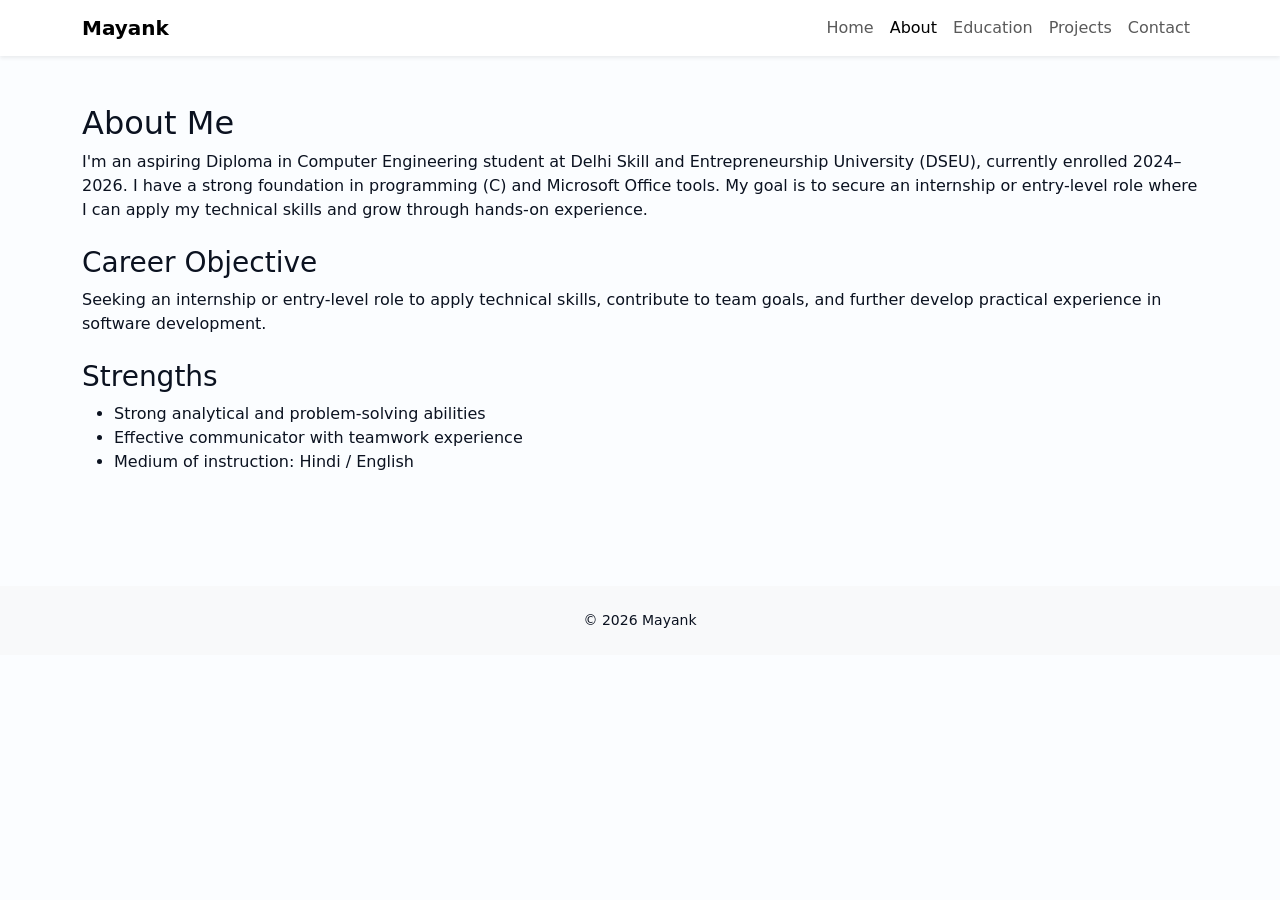
==== about.html @ a3b2c4ae "Add files via upload" ====
<!doctype html>
<html lang="en">
<head>
  <meta charset="utf-8" />
  <meta name="viewport" content="width=device-width, initial-scale=1" />
  <title>About — Mayank</title>
  <link href="https://cdn.jsdelivr.net/npm/bootstrap@5.3.2/dist/css/bootstrap.min.css" rel="stylesheet">
  <link rel="stylesheet" href="styles.css">
</head>
<body>
  <nav class="navbar navbar-expand-lg navbar-light bg-white shadow-sm">
    <div class="container">
      <a class="navbar-brand fw-bold" href="index.html">Mayank</a>
      <button class="navbar-toggler" type="button" data-bs-toggle="collapse" data-bs-target="#nav" aria-controls="nav" aria-expanded="false" aria-label="Toggle navigation">
        <span class="navbar-toggler-icon"></span>
      </button>
      <div class="collapse navbar-collapse" id="nav">
        <ul class="navbar-nav ms-auto mb-2 mb-lg-0">
          <li class="nav-item"><a class="nav-link" href="index.html">Home</a></li>
          <li class="nav-item"><a class="nav-link active" href="about.html">About</a></li>
          <li class="nav-item"><a class="nav-link" href="education.html">Education</a></li>
          <li class="nav-item"><a class="nav-link" href="projects.html">Projects</a></li>
          <li class="nav-item"><a class="nav-link" href="contact.html">Contact</a></li>
        </ul>
      </div>
    </div>
  </nav>

  <main class="py-5">
    <div class="container">
      <h2>About Me</h2>
      <p>I'm an aspiring Diploma in Computer Engineering student at Delhi Skill and Entrepreneurship University (DSEU), currently enrolled 2024–2026. I have a strong foundation in programming (C) and Microsoft Office tools. My goal is to secure an internship or entry-level role where I can apply my technical skills and grow through hands-on experience.</p>

      <h3 class="mt-4">Career Objective</h3>
      <p>Seeking an internship or entry-level role to apply technical skills, contribute to team goals, and further develop practical experience in software development.</p>

      <h3 class="mt-4">Strengths</h3>
      <ul>
        <li>Strong analytical and problem-solving abilities</li>
        <li>Effective communicator with teamwork experience</li>
        <li>Medium of instruction: Hindi / English</li>
      </ul>

    </div>
  </main>

  <footer class="py-4 bg-light mt-5">
    <div class="container text-center small">© <span id="year2"></span> Mayank</div>
  </footer>
  <script src="https://cdn.jsdelivr.net/npm/bootstrap@5.3.2/dist/js/bootstrap.bundle.min.js"></script>
  <script>document.getElementById('year2').innerText = new Date().getFullYear();</script>
</body>
</html>
---- styles.css ----
:root{ --accent:#0d6efd; --muted:#6b7280; --bg:#fbfdff }
*{box-sizing:border-box}
body{ font-family: Inter, system-ui, -apple-system, 'Segoe UI', Roboto, Arial; margin:0; background:var(--bg); color:#0b1220 }
a{ color:var(--accent) }
.hero{ background: linear-gradient(180deg, #ffffff, #f7fbff); }
.profile-card{ background: #fff; border-radius:12px; display:inline-block; box-shadow: 0 12px 30px rgba(13,110,253,0.06); }
.profile-img{ width:140px; height:140px; object-fit:cover }
.muted{ color:var(--muted) }
.card{ border-radius:10px; border:0 }
.btn-primary{ background:var(--accent); border:0 }
.table thead th{ border-bottom:2px solid #eef2ff }
@media(min-width:768px){ .hero{ padding:3rem 0 } .profile-card{ padding:2rem } }
@media(max-width:767px){ .profile-img{ width:120px; height:120px } }
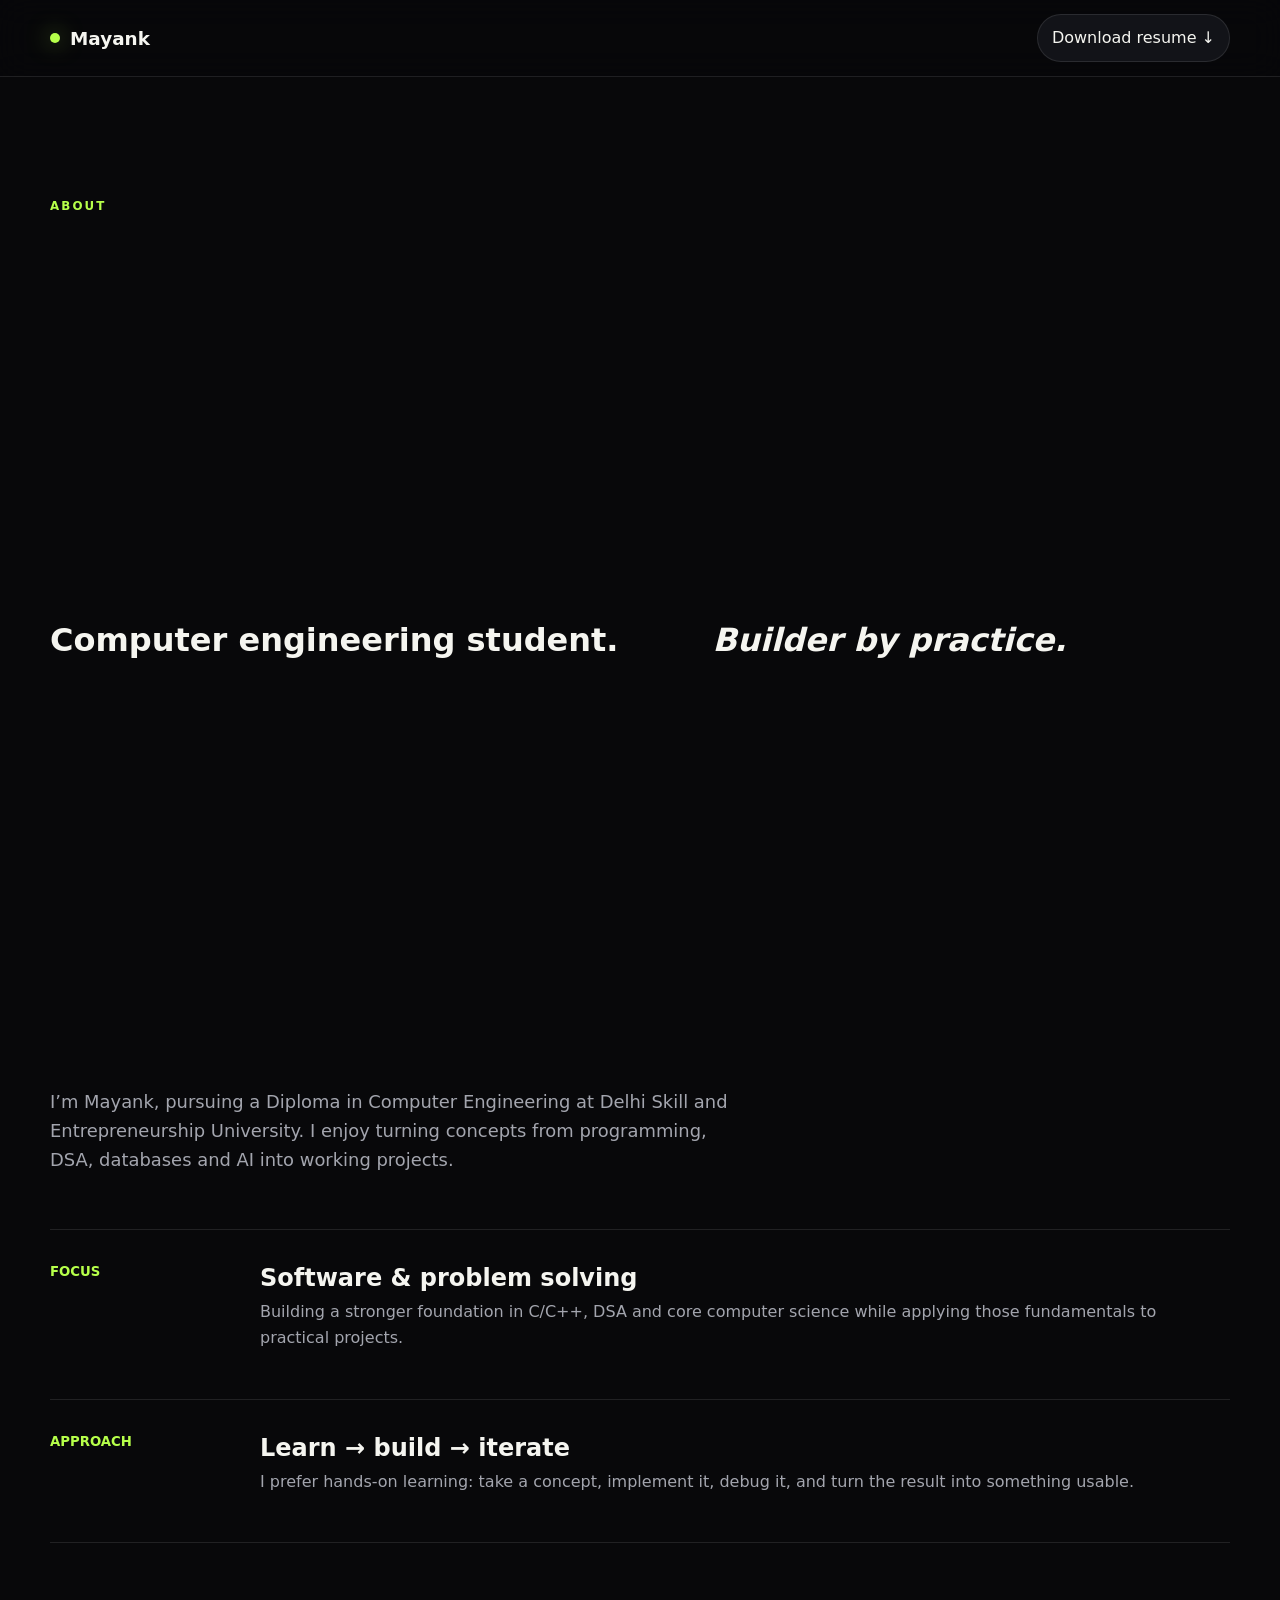
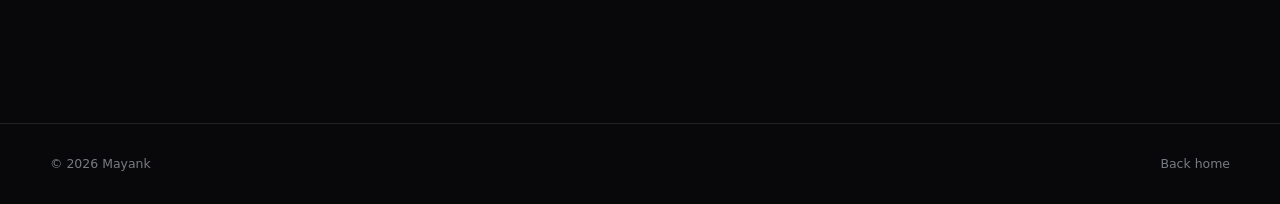
==== commit 217eaddc: "Refresh About page" ====
--- a/about.html
+++ b/about.html
@@ -1,54 +1 @@
-
-<!doctype html>
-<html lang="en">
-<head>
-  <meta charset="utf-8" />
-  <meta name="viewport" content="width=device-width, initial-scale=1" />
-  <title>About — Mayank</title>
-  <link href="https://cdn.jsdelivr.net/npm/bootstrap@5.3.2/dist/css/bootstrap.min.css" rel="stylesheet">
-  <link rel="stylesheet" href="styles.css">
-</head>
-<body>
-  <nav class="navbar navbar-expand-lg navbar-light bg-white shadow-sm">
-    <div class="container">
-      <a class="navbar-brand fw-bold" href="index.html">Mayank</a>
-      <button class="navbar-toggler" type="button" data-bs-toggle="collapse" data-bs-target="#nav" aria-controls="nav" aria-expanded="false" aria-label="Toggle navigation">
-        <span class="navbar-toggler-icon"></span>
-      </button>
-      <div class="collapse navbar-collapse" id="nav">
-        <ul class="navbar-nav ms-auto mb-2 mb-lg-0">
-          <li class="nav-item"><a class="nav-link" href="index.html">Home</a></li>
-          <li class="nav-item"><a class="nav-link active" href="about.html">About</a></li>
-          <li class="nav-item"><a class="nav-link" href="education.html">Education</a></li>
-          <li class="nav-item"><a class="nav-link" href="projects.html">Projects</a></li>
-          <li class="nav-item"><a class="nav-link" href="contact.html">Contact</a></li>
-        </ul>
-      </div>
-    </div>
-  </nav>
-
-  <main class="py-5">
-    <div class="container">
-      <h2>About Me</h2>
-      <p>I'm an aspiring Diploma in Computer Engineering student at Delhi Skill and Entrepreneurship University (DSEU), currently enrolled 2024–2026. I have a strong foundation in programming (C) and Microsoft Office tools. My goal is to secure an internship or entry-level role where I can apply my technical skills and grow through hands-on experience.</p>
-
-      <h3 class="mt-4">Career Objective</h3>
-      <p>Seeking an internship or entry-level role to apply technical skills, contribute to team goals, and further develop practical experience in software development.</p>
-
-      <h3 class="mt-4">Strengths</h3>
-      <ul>
-        <li>Strong analytical and problem-solving abilities</li>
-        <li>Effective communicator with teamwork experience</li>
-        <li>Medium of instruction: Hindi / English</li>
-      </ul>
-
-    </div>
-  </main>
-
-  <footer class="py-4 bg-light mt-5">
-    <div class="container text-center small">© <span id="year2"></span> Mayank</div>
-  </footer>
-  <script src="https://cdn.jsdelivr.net/npm/bootstrap@5.3.2/dist/js/bootstrap.bundle.min.js"></script>
-  <script>document.getElementById('year2').innerText = new Date().getFullYear();</script>
-</body>
-</html>+<!doctype html><html lang="en"><head><meta charset="utf-8"><meta name="viewport" content="width=device-width,initial-scale=1"><title>About — Mayank</title><meta name="description" content="About Mayank, a Computer Engineering student and developer."><link rel="stylesheet" href="styles.css"></head><body><header class="site-header"><nav class="nav container"><a class="brand" href="index.html"><span class="brand-dot"></span>Mayank</a><a class="nav-resume" href="Mayank's Resume.pdf" download>Download resume ↓</a></nav></header><main class="section container"><p class="eyebrow">ABOUT</p><h1 class="hero h1">Computer engineering student. <em>Builder by practice.</em></h1><p class="hero-lede">I’m Mayank, pursuing a Diploma in Computer Engineering at Delhi Skill and Entrepreneurship University. I enjoy turning concepts from programming, DSA, databases and AI into working projects.</p><div class="timeline" style="margin-top:55px"><div class="timeline-item"><span class="timeline-year">FOCUS</span><div><h3>Software &amp; problem solving</h3><p>Building a stronger foundation in C/C++, DSA and core computer science while applying those fundamentals to practical projects.</p></div></div><div class="timeline-item"><span class="timeline-year">APPROACH</span><div><h3>Learn → build → iterate</h3><p>I prefer hands-on learning: take a concept, implement it, debug it, and turn the result into something usable.</p></div></div></div></main><footer class="footer"><div class="container footer-inner"><span>© <span id="year"></span> Mayank</span><a href="index.html">Back home</a></div></footer><script src="script.js"></script></body></html>
--- a/styles.css
+++ b/styles.css
@@ -1,13 +1 @@
-:root{ --accent:#0d6efd; --muted:#6b7280; --bg:#fbfdff }
-*{box-sizing:border-box}
-body{ font-family: Inter, system-ui, -apple-system, 'Segoe UI', Roboto, Arial; margin:0; background:var(--bg); color:#0b1220 }
-a{ color:var(--accent) }
-.hero{ background: linear-gradient(180deg, #ffffff, #f7fbff); }
-.profile-card{ background: #fff; border-radius:12px; display:inline-block; box-shadow: 0 12px 30px rgba(13,110,253,0.06); }
-.profile-img{ width:140px; height:140px; object-fit:cover }
-.muted{ color:var(--muted) }
-.card{ border-radius:10px; border:0 }
-.btn-primary{ background:var(--accent); border:0 }
-.table thead th{ border-bottom:2px solid #eef2ff }
-@media(min-width:768px){ .hero{ padding:3rem 0 } .profile-card{ padding:2rem } }
-@media(max-width:767px){ .profile-img{ width:120px; height:120px } }+:root{--bg:#08080a;--panel:#111216;--text:#f5f5f0;--muted:#a3a5ae;--line:rgba(255,255,255,.1);--accent:#b6ff4a;--max:1180px;--display:"Space Grotesk",system-ui,sans-serif;--body:"DM Sans",system-ui,sans-serif}*{box-sizing:border-box}html{scroll-behavior:smooth}body{margin:0;background:var(--bg);color:var(--text);font-family:var(--body);line-height:1.6}a{color:inherit;text-decoration:none}.container{width:min(var(--max),calc(100% - 40px));margin:auto}.noise{position:fixed;inset:0;pointer-events:none;opacity:.045;background-image:url("data:image/svg+xml,%3Csvg xmlns='http://www.w3.org/2000/svg' width='200' height='200'%3E%3Cfilter id='n'%3E%3CfeTurbulence type='fractalNoise' baseFrequency='.9' numOctaves='4'/%3E%3C/filter%3E%3Crect width='100%25' height='100%25' filter='url(%23n)'/%3E%3C/svg%3E");z-index:99}.site-header{position:sticky;top:0;z-index:50;background:rgba(8,8,10,.72);backdrop-filter:blur(16px);border-bottom:1px solid var(--line)}.nav{min-height:76px;display:flex;align-items:center;justify-content:space-between;gap:28px}.brand{font:700 1.15rem var(--display);display:flex;align-items:center;gap:10px}.brand-dot{width:10px;height:10px;border-radius:50%;background:var(--accent);box-shadow:0 0 22px rgba(182,255,74,.55)}.nav-links{display:flex;align-items:center;gap:28px;font-size:.92rem;color:#d4d5da}.nav-links>a:not(.nav-resume){opacity:.8}.nav-links>a:hover{opacity:1;color:var(--accent)}.nav-resume{padding:10px 14px;border:1px solid var(--line);border-radius:999px;background:#121318}.menu-toggle{display:none;background:none;border:0;color:white}.hero{min-height:calc(100vh - 77px);display:grid;grid-template-columns:1.08fr .92fr;align-items:center;gap:55px;padding:74px 0 90px}.eyebrow{font-size:.74rem;letter-spacing:.18em;color:var(--accent);font-weight:700;margin:0 0 16px}.hero h1{font:700 clamp(3.3rem,7vw,6.25rem)/.98 var(--display);letter-spacing:-.065em;margin:0}.hero h1 em{font-style:normal;color:#aaaeb7}.hero-lede{font-size:1.12rem;color:var(--muted);max-width:700px;margin:28px 0 0}.hero-actions{display:flex;flex-wrap:wrap;gap:12px;margin-top:34px}.btn{display:inline-flex;gap:14px;align-items:center;padding:14px 19px;border-radius:999px;font-weight:700;font-size:.92rem;transition:.2s}.btn-primary{background:var(--accent);color:#10130c}.btn-primary:hover{background:#c8ff7b;transform:translateY(-1px)}.btn-ghost{border:1px solid var(--line)}.btn-ghost:hover{border-color:rgba(182,255,74,.5)}.hero-meta{display:flex;gap:24px;margin-top:30px;padding-top:18px;border-top:1px solid var(--line);font-size:.82rem;color:var(--muted);flex-wrap:wrap}.hero-meta b{color:#e7e8eb}.hero-visual{min-height:490px;position:relative;display:grid;place-items:center}.profile-monogram{width:min(60vw,320px);aspect-ratio:1;border-radius:50%;display:grid;place-items:center;font:700 9rem/.8 var(--display);letter-spacing:-.09em;color:#111;background:radial-gradient(circle at 33% 28%,#efffd3 0,#b6ff4a 28%,#80c72f 67%,#263c11 100%);box-shadow:0 0 80px rgba(182,255,74,.15)}.profile-monogram span{color:#536f28}.orbit{position:absolute;border:1px solid rgba(182,255,74,.18);border-radius:50%}.orbit-a{width:70%;aspect-ratio:1;transform:rotate(15deg)}.orbit-b{width:92%;aspect-ratio:1;transform:rotate(-26deg)}.floating-card{position:absolute;background:rgba(17,18,22,.86);border:1px solid var(--line);padding:14px 16px;border-radius:14px;display:flex;flex-direction:column;min-width:170px;backdrop-filter:blur(10px)}.card-top{top:8%;right:2%}.card-bottom{bottom:9%;left:0}.mini-label{color:#8f929d;font-size:.65rem;letter-spacing:.13em}.floating-card strong{font-size:.9rem;margin-top:3px}.marquee{overflow:hidden;border-block:1px solid var(--line);background:#0d0e10}.marquee-track{white-space:nowrap;display:flex;width:max-content;padding:14px 0;animation:marquee 26s linear infinite}.marquee-track span{font:600 1rem var(--display);letter-spacing:.14em;padding-right:50px;color:#dfe1e5}@keyframes marquee{to{transform:translateX(-50%)}}.section{padding:120px 0}.section-head{display:flex;align-items:end;justify-content:space-between;gap:30px;margin-bottom:42px}.section h2{font:600 clamp(2rem,4vw,3.2rem)/1.05 var(--display);letter-spacing:-.04em;max-width:760px;margin:0}.section-link{font-size:.88rem;color:var(--accent)}.project-grid{display:grid;grid-template-columns:1.3fr .85fr;gap:16px}.project-card{min-height:370px;border:1px solid var(--line);border-radius:24px;padding:28px;position:relative;overflow:hidden;background:linear-gradient(145deg,#121318,#0d0e12);transition:.25s}.project-card:hover{transform:translateY(-4px);border-color:rgba(182,255,74,.35)}.project-card.featured{grid-row:span 2;min-height:756px}.project-num{position:absolute;top:24px;right:25px;color:#686b74;font:600 .8rem var(--display)}.project-content{position:absolute;left:28px;right:28px;bottom:28px;z-index:2}.tag{font-size:.69rem;letter-spacing:.14em;color:var(--accent);font-weight:700}.project-content h3{font:600 clamp(2rem,4vw,3.3rem)/1.02 var(--display);letter-spacing:-.05em;margin:10px 0}.project-card:not(.featured) h3{font-size:2rem}.project-content p{color:#aeb0b8;max-width:610px;margin:0}.stack{display:flex;gap:8px;flex-wrap:wrap;margin-top:18px}.stack span,.pill{font-size:.72rem;padding:6px 9px;border-radius:999px;background:#1a1b21;border:1px solid var(--line);color:#d7d9df}.project-glow{position:absolute;inset:auto -8% 18% auto;width:50%;aspect-ratio:1;border-radius:50%;filter:blur(60px);opacity:.28}.glow-one{background:#b6ff4a}.glow-two{background:#6878ff}.glow-three{background:#c56cff}.section-dark{background:#f0f1eb;color:#10110f}.section-dark .eyebrow{color:#567f16}.section-dark .muted{color:#696d66}.skill-layout{display:grid;grid-template-columns:.8fr 1.2fr;gap:70px}.skill-layout h2{max-width:500px}.muted{color:var(--muted)}.skills-grid{display:grid;grid-template-columns:1fr 1fr;gap:0;border-top:1px solid rgba(16,17,15,.14)}.skill-group{padding:26px 0;border-bottom:1px solid rgba(16,17,15,.14)}.skill-group:nth-child(odd){padding-right:30px}.skill-group:nth-child(even){padding-left:30px;border-left:1px solid rgba(16,17,15,.14)}.skill-index{font:700 .68rem var(--display);color:#6f736a}.skill-group h3{font:600 1.35rem var(--display);margin:8px 0 4px}.skill-group p{margin:0;color:#666a62}.timeline{border-top:1px solid var(--line)}.timeline-item{display:grid;grid-template-columns:180px 1fr;gap:30px;padding:34px 0;border-bottom:1px solid var(--line)}.timeline-year{color:var(--accent);font:700 .83rem var(--display)}.timeline-item h3{font:600 1.5rem var(--display);margin:0 0 7px}.timeline-item p{color:var(--muted);margin:0 0 14px}.contact-section{padding-top:40px}.contact-box{border:1px solid var(--line);border-radius:28px;padding:46px;display:grid;grid-template-columns:1fr 1fr;gap:70px;background:linear-gradient(145deg,#111216,#0b0c0e)}.contact-actions{display:flex;flex-direction:column}.contact-line{padding:17px 0;border-bottom:1px solid var(--line);display:flex;justify-content:space-between;gap:18px}.contact-line span{color:#8b8d96;font-size:.75rem;letter-spacing:.12em}.contact-line strong{font-size:.92rem}.contact-line:hover strong{color:var(--accent)}.footer{border-top:1px solid var(--line);margin-top:60px}.footer-inner{min-height:80px;display:flex;align-items:center;justify-content:space-between;gap:20px;color:#777a82;font-size:.78rem}.footer a:hover{color:var(--accent)}@media(max-width:900px){.hero{grid-template-columns:1fr}.hero-visual{min-height:360px}.project-grid{grid-template-columns:1fr}.project-card.featured{grid-row:auto;min-height:500px}.skill-layout,.contact-box{grid-template-columns:1fr}.skill-layout{gap:45px}}@media(max-width:720px){.container{width:calc(100% - 28px)}.nav-links{display:none;position:absolute;top:76px;left:0;right:0;background:#0b0c0e;border-bottom:1px solid var(--line);padding:18px 20px;flex-direction:column;align-items:flex-start}.nav-links.open{display:flex}.menu-toggle{display:flex;flex-direction:column;gap:5px;padding:8px}.menu-toggle span{display:block;width:24px;height:2px;background:#eee}.hero{padding:55px 0 70px}.hero h1{font-size:3.1rem}.hero-lede{font-size:1rem}.hero-visual{min-height:320px}.profile-monogram{width:250px}.floating-card{min-width:150px;padding:11px}.section{padding:85px 0}.section-head{align-items:flex-start;flex-direction:column}.skills-grid{grid-template-columns:1fr}.skill-group:nth-child(even){padding-left:0;border-left:0}.skill-group:nth-child(odd){padding-right:0}.timeline-item{grid-template-columns:1fr;gap:10px}.contact-box{padding:28px}.footer-inner{flex-direction:column;align-items:flex-start;justify-content:center;padding:18px 0}}@media(prefers-reduced-motion:reduce){html{scroll-behavior:auto}.marquee-track{animation:none}.project-card:hover{transform:none}}
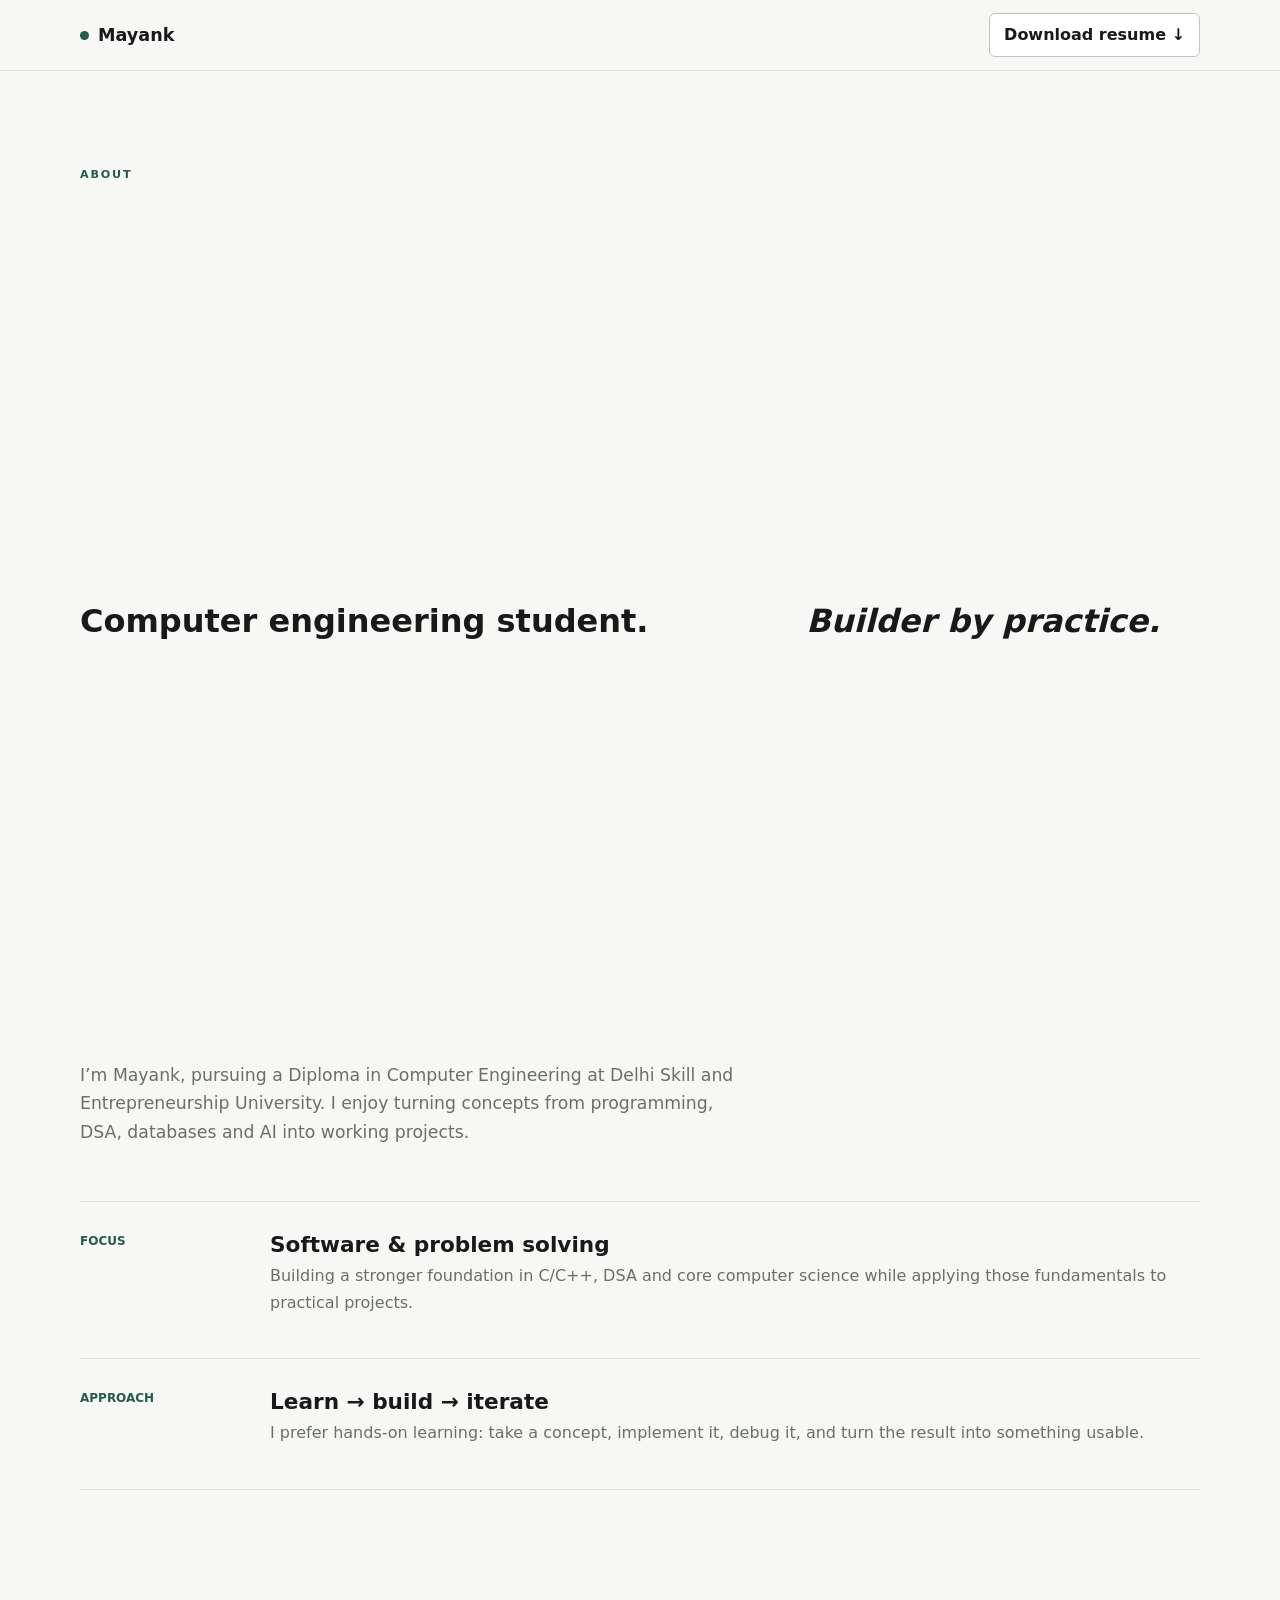
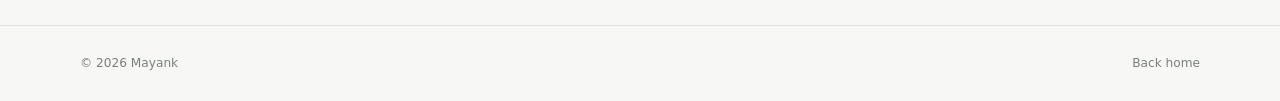
==== commit 6aa1f483: "Add favicon to site page" ====
--- a/about.html
+++ b/about.html
@@ -1 +1 @@
-<!doctype html><html lang="en"><head><meta charset="utf-8"><meta name="viewport" content="width=device-width,initial-scale=1"><title>About — Mayank</title><meta name="description" content="About Mayank, a Computer Engineering student and developer."><link rel="stylesheet" href="styles.css"></head><body><header class="site-header"><nav class="nav container"><a class="brand" href="index.html"><span class="brand-dot"></span>Mayank</a><a class="nav-resume" href="Mayank's Resume.pdf" download>Download resume ↓</a></nav></header><main class="section container"><p class="eyebrow">ABOUT</p><h1 class="hero h1">Computer engineering student. <em>Builder by practice.</em></h1><p class="hero-lede">I’m Mayank, pursuing a Diploma in Computer Engineering at Delhi Skill and Entrepreneurship University. I enjoy turning concepts from programming, DSA, databases and AI into working projects.</p><div class="timeline" style="margin-top:55px"><div class="timeline-item"><span class="timeline-year">FOCUS</span><div><h3>Software &amp; problem solving</h3><p>Building a stronger foundation in C/C++, DSA and core computer science while applying those fundamentals to practical projects.</p></div></div><div class="timeline-item"><span class="timeline-year">APPROACH</span><div><h3>Learn → build → iterate</h3><p>I prefer hands-on learning: take a concept, implement it, debug it, and turn the result into something usable.</p></div></div></div></main><footer class="footer"><div class="container footer-inner"><span>© <span id="year"></span> Mayank</span><a href="index.html">Back home</a></div></footer><script src="script.js"></script></body></html>+<!doctype html><html lang="en"><head><meta charset="utf-8"><meta name="viewport" content="width=device-width,initial-scale=1"><title>About — Mayank</title><meta name="description" content="About Mayank, a Computer Engineering student and developer."><link rel="stylesheet" href="styles.css"><link rel="icon" type="image/svg+xml" href="favicon.svg"><link rel="shortcut icon" href="favicon.svg"></head><body><header class="site-header"><nav class="nav container"><a class="brand" href="index.html"><span class="brand-dot"></span>Mayank</a><a class="nav-resume" href="resume.html" download>Download resume ↓</a></nav></header><main class="section container"><p class="eyebrow">ABOUT</p><h1 class="hero h1">Computer engineering student. <em>Builder by practice.</em></h1><p class="hero-lede">I’m Mayank, pursuing a Diploma in Computer Engineering at Delhi Skill and Entrepreneurship University. I enjoy turning concepts from programming, DSA, databases and AI into working projects.</p><div class="timeline" style="margin-top:55px"><div class="timeline-item"><span class="timeline-year">FOCUS</span><div><h3>Software &amp; problem solving</h3><p>Building a stronger foundation in C/C++, DSA and core computer science while applying those fundamentals to practical projects.</p></div></div><div class="timeline-item"><span class="timeline-year">APPROACH</span><div><h3>Learn → build → iterate</h3><p>I prefer hands-on learning: take a concept, implement it, debug it, and turn the result into something usable.</p></div></div></div></main><footer class="footer"><div class="container footer-inner"><span>© <span id="year"></span> Mayank</span><a href="index.html">Back home</a></div></footer><script src="script.js"></script></body></html>
--- a/styles.css
+++ b/styles.css
@@ -1 +1 @@
-:root{--bg:#08080a;--panel:#111216;--text:#f5f5f0;--muted:#a3a5ae;--line:rgba(255,255,255,.1);--accent:#b6ff4a;--max:1180px;--display:"Space Grotesk",system-ui,sans-serif;--body:"DM Sans",system-ui,sans-serif}*{box-sizing:border-box}html{scroll-behavior:smooth}body{margin:0;background:var(--bg);color:var(--text);font-family:var(--body);line-height:1.6}a{color:inherit;text-decoration:none}.container{width:min(var(--max),calc(100% - 40px));margin:auto}.noise{position:fixed;inset:0;pointer-events:none;opacity:.045;background-image:url("data:image/svg+xml,%3Csvg xmlns='http://www.w3.org/2000/svg' width='200' height='200'%3E%3Cfilter id='n'%3E%3CfeTurbulence type='fractalNoise' baseFrequency='.9' numOctaves='4'/%3E%3C/filter%3E%3Crect width='100%25' height='100%25' filter='url(%23n)'/%3E%3C/svg%3E");z-index:99}.site-header{position:sticky;top:0;z-index:50;background:rgba(8,8,10,.72);backdrop-filter:blur(16px);border-bottom:1px solid var(--line)}.nav{min-height:76px;display:flex;align-items:center;justify-content:space-between;gap:28px}.brand{font:700 1.15rem var(--display);display:flex;align-items:center;gap:10px}.brand-dot{width:10px;height:10px;border-radius:50%;background:var(--accent);box-shadow:0 0 22px rgba(182,255,74,.55)}.nav-links{display:flex;align-items:center;gap:28px;font-size:.92rem;color:#d4d5da}.nav-links>a:not(.nav-resume){opacity:.8}.nav-links>a:hover{opacity:1;color:var(--accent)}.nav-resume{padding:10px 14px;border:1px solid var(--line);border-radius:999px;background:#121318}.menu-toggle{display:none;background:none;border:0;color:white}.hero{min-height:calc(100vh - 77px);display:grid;grid-template-columns:1.08fr .92fr;align-items:center;gap:55px;padding:74px 0 90px}.eyebrow{font-size:.74rem;letter-spacing:.18em;color:var(--accent);font-weight:700;margin:0 0 16px}.hero h1{font:700 clamp(3.3rem,7vw,6.25rem)/.98 var(--display);letter-spacing:-.065em;margin:0}.hero h1 em{font-style:normal;color:#aaaeb7}.hero-lede{font-size:1.12rem;color:var(--muted);max-width:700px;margin:28px 0 0}.hero-actions{display:flex;flex-wrap:wrap;gap:12px;margin-top:34px}.btn{display:inline-flex;gap:14px;align-items:center;padding:14px 19px;border-radius:999px;font-weight:700;font-size:.92rem;transition:.2s}.btn-primary{background:var(--accent);color:#10130c}.btn-primary:hover{background:#c8ff7b;transform:translateY(-1px)}.btn-ghost{border:1px solid var(--line)}.btn-ghost:hover{border-color:rgba(182,255,74,.5)}.hero-meta{display:flex;gap:24px;margin-top:30px;padding-top:18px;border-top:1px solid var(--line);font-size:.82rem;color:var(--muted);flex-wrap:wrap}.hero-meta b{color:#e7e8eb}.hero-visual{min-height:490px;position:relative;display:grid;place-items:center}.profile-monogram{width:min(60vw,320px);aspect-ratio:1;border-radius:50%;display:grid;place-items:center;font:700 9rem/.8 var(--display);letter-spacing:-.09em;color:#111;background:radial-gradient(circle at 33% 28%,#efffd3 0,#b6ff4a 28%,#80c72f 67%,#263c11 100%);box-shadow:0 0 80px rgba(182,255,74,.15)}.profile-monogram span{color:#536f28}.orbit{position:absolute;border:1px solid rgba(182,255,74,.18);border-radius:50%}.orbit-a{width:70%;aspect-ratio:1;transform:rotate(15deg)}.orbit-b{width:92%;aspect-ratio:1;transform:rotate(-26deg)}.floating-card{position:absolute;background:rgba(17,18,22,.86);border:1px solid var(--line);padding:14px 16px;border-radius:14px;display:flex;flex-direction:column;min-width:170px;backdrop-filter:blur(10px)}.card-top{top:8%;right:2%}.card-bottom{bottom:9%;left:0}.mini-label{color:#8f929d;font-size:.65rem;letter-spacing:.13em}.floating-card strong{font-size:.9rem;margin-top:3px}.marquee{overflow:hidden;border-block:1px solid var(--line);background:#0d0e10}.marquee-track{white-space:nowrap;display:flex;width:max-content;padding:14px 0;animation:marquee 26s linear infinite}.marquee-track span{font:600 1rem var(--display);letter-spacing:.14em;padding-right:50px;color:#dfe1e5}@keyframes marquee{to{transform:translateX(-50%)}}.section{padding:120px 0}.section-head{display:flex;align-items:end;justify-content:space-between;gap:30px;margin-bottom:42px}.section h2{font:600 clamp(2rem,4vw,3.2rem)/1.05 var(--display);letter-spacing:-.04em;max-width:760px;margin:0}.section-link{font-size:.88rem;color:var(--accent)}.project-grid{display:grid;grid-template-columns:1.3fr .85fr;gap:16px}.project-card{min-height:370px;border:1px solid var(--line);border-radius:24px;padding:28px;position:relative;overflow:hidden;background:linear-gradient(145deg,#121318,#0d0e12);transition:.25s}.project-card:hover{transform:translateY(-4px);border-color:rgba(182,255,74,.35)}.project-card.featured{grid-row:span 2;min-height:756px}.project-num{position:absolute;top:24px;right:25px;color:#686b74;font:600 .8rem var(--display)}.project-content{position:absolute;left:28px;right:28px;bottom:28px;z-index:2}.tag{font-size:.69rem;letter-spacing:.14em;color:var(--accent);font-weight:700}.project-content h3{font:600 clamp(2rem,4vw,3.3rem)/1.02 var(--display);letter-spacing:-.05em;margin:10px 0}.project-card:not(.featured) h3{font-size:2rem}.project-content p{color:#aeb0b8;max-width:610px;margin:0}.stack{display:flex;gap:8px;flex-wrap:wrap;margin-top:18px}.stack span,.pill{font-size:.72rem;padding:6px 9px;border-radius:999px;background:#1a1b21;border:1px solid var(--line);color:#d7d9df}.project-glow{position:absolute;inset:auto -8% 18% auto;width:50%;aspect-ratio:1;border-radius:50%;filter:blur(60px);opacity:.28}.glow-one{background:#b6ff4a}.glow-two{background:#6878ff}.glow-three{background:#c56cff}.section-dark{background:#f0f1eb;color:#10110f}.section-dark .eyebrow{color:#567f16}.section-dark .muted{color:#696d66}.skill-layout{display:grid;grid-template-columns:.8fr 1.2fr;gap:70px}.skill-layout h2{max-width:500px}.muted{color:var(--muted)}.skills-grid{display:grid;grid-template-columns:1fr 1fr;gap:0;border-top:1px solid rgba(16,17,15,.14)}.skill-group{padding:26px 0;border-bottom:1px solid rgba(16,17,15,.14)}.skill-group:nth-child(odd){padding-right:30px}.skill-group:nth-child(even){padding-left:30px;border-left:1px solid rgba(16,17,15,.14)}.skill-index{font:700 .68rem var(--display);color:#6f736a}.skill-group h3{font:600 1.35rem var(--display);margin:8px 0 4px}.skill-group p{margin:0;color:#666a62}.timeline{border-top:1px solid var(--line)}.timeline-item{display:grid;grid-template-columns:180px 1fr;gap:30px;padding:34px 0;border-bottom:1px solid var(--line)}.timeline-year{color:var(--accent);font:700 .83rem var(--display)}.timeline-item h3{font:600 1.5rem var(--display);margin:0 0 7px}.timeline-item p{color:var(--muted);margin:0 0 14px}.contact-section{padding-top:40px}.contact-box{border:1px solid var(--line);border-radius:28px;padding:46px;display:grid;grid-template-columns:1fr 1fr;gap:70px;background:linear-gradient(145deg,#111216,#0b0c0e)}.contact-actions{display:flex;flex-direction:column}.contact-line{padding:17px 0;border-bottom:1px solid var(--line);display:flex;justify-content:space-between;gap:18px}.contact-line span{color:#8b8d96;font-size:.75rem;letter-spacing:.12em}.contact-line strong{font-size:.92rem}.contact-line:hover strong{color:var(--accent)}.footer{border-top:1px solid var(--line);margin-top:60px}.footer-inner{min-height:80px;display:flex;align-items:center;justify-content:space-between;gap:20px;color:#777a82;font-size:.78rem}.footer a:hover{color:var(--accent)}@media(max-width:900px){.hero{grid-template-columns:1fr}.hero-visual{min-height:360px}.project-grid{grid-template-columns:1fr}.project-card.featured{grid-row:auto;min-height:500px}.skill-layout,.contact-box{grid-template-columns:1fr}.skill-layout{gap:45px}}@media(max-width:720px){.container{width:calc(100% - 28px)}.nav-links{display:none;position:absolute;top:76px;left:0;right:0;background:#0b0c0e;border-bottom:1px solid var(--line);padding:18px 20px;flex-direction:column;align-items:flex-start}.nav-links.open{display:flex}.menu-toggle{display:flex;flex-direction:column;gap:5px;padding:8px}.menu-toggle span{display:block;width:24px;height:2px;background:#eee}.hero{padding:55px 0 70px}.hero h1{font-size:3.1rem}.hero-lede{font-size:1rem}.hero-visual{min-height:320px}.profile-monogram{width:250px}.floating-card{min-width:150px;padding:11px}.section{padding:85px 0}.section-head{align-items:flex-start;flex-direction:column}.skills-grid{grid-template-columns:1fr}.skill-group:nth-child(even){padding-left:0;border-left:0}.skill-group:nth-child(odd){padding-right:0}.timeline-item{grid-template-columns:1fr;gap:10px}.contact-box{padding:28px}.footer-inner{flex-direction:column;align-items:flex-start;justify-content:center;padding:18px 0}}@media(prefers-reduced-motion:reduce){html{scroll-behavior:auto}.marquee-track{animation:none}.project-card:hover{transform:none}}+:root{--bg:#f7f7f5;--surface:#fff;--soft:#eef0ec;--text:#171a18;--muted:#68706a;--line:#dfe3dd;--accent:#245b4a;--accent-light:#e3eee9;--max:1120px;--display:"Space Grotesk",system-ui,sans-serif;--body:"DM Sans",system-ui,sans-serif}*{box-sizing:border-box}html{scroll-behavior:smooth}body{margin:0;background:var(--bg);color:var(--text);font-family:var(--body);line-height:1.65}a{color:inherit;text-decoration:none}.container{width:min(var(--max),calc(100% - 40px));margin:auto}.noise{display:none}.site-header{position:sticky;top:0;z-index:50;background:rgba(247,247,245,.94);border-bottom:1px solid var(--line)}.nav{min-height:70px;display:flex;align-items:center;justify-content:space-between;gap:24px}.brand{font:700 1.1rem var(--display);display:flex;align-items:center;gap:9px}.brand-dot{width:9px;height:9px;border-radius:50%;background:var(--accent)}.nav-links{display:flex;align-items:center;gap:25px;font-size:.9rem;color:#454b47}.nav-links>a:not(.nav-resume):hover{color:var(--accent)}.nav-resume{padding:8px 14px;border:1px solid #bdc6bf;border-radius:6px;background:var(--surface);font-weight:600}.menu-toggle{display:none;background:none;border:0}.hero{min-height:calc(100vh - 70px);display:grid;grid-template-columns:1.25fr .75fr;align-items:center;gap:70px;padding:80px 0}.eyebrow{font-size:.7rem;letter-spacing:.16em;color:var(--accent);font-weight:700;margin:0 0 14px}.hero h1{font:600 clamp(2.6rem,5vw,4.25rem)/1.06 var(--display);letter-spacing:-.055em;margin:0}.hero h1 em{font-style:normal;color:#7b827d}.hero-lede{font-size:1.08rem;color:var(--muted);max-width:680px;margin:25px 0 0}.hero-actions{display:flex;gap:10px;flex-wrap:wrap;margin-top:30px}.btn{display:inline-flex;gap:12px;align-items:center;padding:12px 17px;border-radius:6px;font-weight:600;font-size:.88rem}.btn-primary{background:var(--accent);color:#fff}.btn-primary:hover{background:#1b493b}.btn-ghost{border:1px solid #c6ccc7;background:transparent}.btn-ghost:hover{background:#fff}.hero-meta{display:flex;gap:25px;margin-top:28px;padding-top:17px;border-top:1px solid var(--line);font-size:.78rem;color:var(--muted);flex-wrap:wrap}.hero-meta b{color:#303632}.hero-visual{min-height:390px;display:grid;place-items:center;position:relative}.profile-monogram{width:280px;aspect-ratio:1;border-radius:50%;display:grid;place-items:center;font:600 8rem var(--display);color:var(--accent);background:var(--accent-light);border:1px solid #c7d9d1}.profile-monogram span{color:#a4b7ae}.orbit,.floating-card{display:none}.section{padding:95px 0}.section-head{display:flex;justify-content:space-between;align-items:end;margin-bottom:38px}.section h2{font:600 clamp(2rem,4vw,3rem)/1.1 var(--display);letter-spacing:-.04em;max-width:700px;margin:0}.project-grid{display:grid;grid-template-columns:1.1fr .9fr;gap:16px}.project-card{min-height:300px;border:1px solid var(--line);border-radius:10px;padding:26px;background:var(--surface);position:relative;transition:.2s}.project-card:hover{border-color:#b7c6bd;transform:translateY(-2px)}.project-card.featured{grid-row:span 2;min-height:616px}.project-glow{display:none}.project-num{position:absolute;right:24px;top:22px;color:#9aa19c;font-size:.75rem}.project-content{position:absolute;left:26px;right:26px;bottom:26px}.tag{font-size:.67rem;letter-spacing:.13em;color:var(--accent);font-weight:700}.project-content h3{font:600 clamp(1.8rem,3vw,2.7rem)/1.05 var(--display);letter-spacing:-.045em;margin:9px 0}.project-card:not(.featured) h3{font-size:1.8rem}.project-content p{color:var(--muted);max-width:620px;margin:0}.stack{display:flex;gap:7px;flex-wrap:wrap;margin-top:16px}.stack span,.pill{font-size:.7rem;padding:4px 8px;border-radius:4px;background:var(--soft);color:#4e5650;border:1px solid var(--line)}.section-light{background:var(--soft);border-block:1px solid var(--line)}.section-light .eyebrow{color:var(--accent)}.skill-layout{display:grid;grid-template-columns:.8fr 1.2fr;gap:75px}.muted{color:var(--muted)}.skills-grid{display:grid;grid-template-columns:1fr 1fr;border-top:1px solid #d4d9d4}.skill-group{padding:23px 0;border-bottom:1px solid #d4d9d4}.skill-group:nth-child(odd){padding-right:28px}.skill-group:nth-child(even){padding-left:28px;border-left:1px solid #d4d9d4}.skill-index{font-size:.67rem;color:#879089;font-weight:700}.skill-group h3{font:600 1.2rem var(--display);margin:6px 0 2px}.skill-group p{margin:0;color:#69716b;font-size:.9rem}.timeline{border-top:1px solid var(--line)}.timeline-item{display:grid;grid-template-columns:160px 1fr;gap:30px;padding:30px 0;border-bottom:1px solid var(--line)}.timeline-year{color:var(--accent);font-size:.75rem;font-weight:700}.timeline-item h3{font:600 1.35rem var(--display);margin:0 0 6px}.timeline-item p{color:var(--muted);margin:0 0 12px}.contact-section{padding-top:20px}.contact-box{border:1px solid var(--line);border-radius:10px;padding:40px;background:var(--surface);display:grid;grid-template-columns:1fr 1fr;gap:65px}.contact-actions{display:flex;flex-direction:column}.contact-line{padding:15px 0;border-bottom:1px solid var(--line);display:flex;justify-content:space-between;gap:16px}.contact-line span{color:#7b837d;font-size:.7rem;letter-spacing:.1em}.contact-line strong{font-size:.86rem}.contact-line:hover strong{color:var(--accent)}.footer{border-top:1px solid var(--line);margin-top:40px}.footer-inner{min-height:75px;display:flex;justify-content:space-between;align-items:center;color:#7a817c;font-size:.76rem}.footer a:hover{color:var(--accent)}@media(max-width:900px){.hero{grid-template-columns:1fr}.hero-visual{min-height:260px}.project-grid{grid-template-columns:1fr}.project-card.featured{grid-row:auto;min-height:430px}.skill-layout,.contact-box{grid-template-columns:1fr}.skill-layout{gap:45px}}@media(max-width:720px){.container{width:calc(100% - 28px)}.nav-links{display:none;position:absolute;top:70px;left:0;right:0;background:var(--bg);border-bottom:1px solid var(--line);padding:16px 20px;flex-direction:column;align-items:flex-start}.nav-links.open{display:flex}.menu-toggle{display:flex;flex-direction:column;gap:5px;padding:8px}.menu-toggle span{width:22px;height:2px;background:var(--text)}.hero{padding:55px 0 65px}.hero h1{font-size:2.45rem}.hero-lede{font-size:1rem}.profile-monogram{width:210px}.section{padding:72px 0}.section-head{align-items:flex-start}.skills-grid{grid-template-columns:1fr}.skill-group:nth-child(even){padding-left:0;border-left:0}.skill-group:nth-child(odd){padding-right:0}.timeline-item{grid-template-columns:1fr;gap:7px}.contact-box{padding:26px}.footer-inner{flex-direction:column;justify-content:center;gap:5px;padding:17px 0}}@media(prefers-reduced-motion:reduce){html{scroll-behavior:auto}.project-card:hover{transform:none}}
